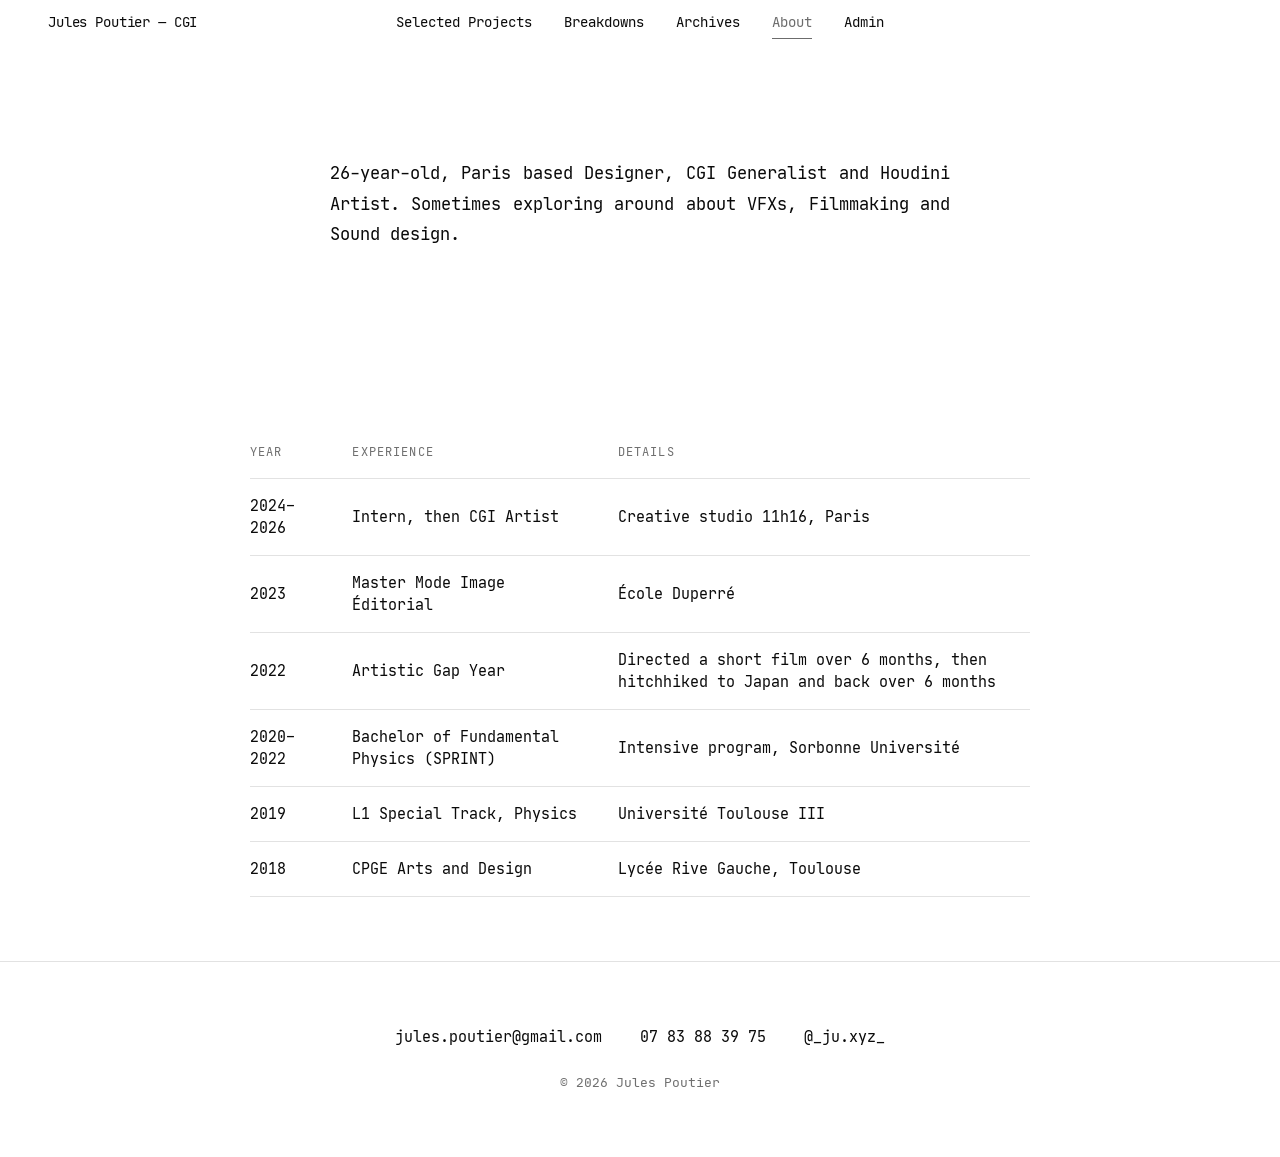
==== about.html @ bc6f6fe4 "Site code, data, and tooling (no video assets yet)" ====
<!DOCTYPE html>
<html lang="en">
<head>
  <meta charset="UTF-8">
  <meta name="viewport" content="width=device-width, initial-scale=1.0">
  <title>About — Jules Poutier</title>
  <meta name="description" content="Jules Poutier — Paris based Designer, CGI Generalist and Houdini Artist.">
  <link rel="icon" href="data:image/svg+xml,%3Csvg xmlns='http://www.w3.org/2000/svg' viewBox='0 0 100 100'%3E%3Crect width='100' height='100' rx='20' fill='%230a0a0a'/%3E%3Ctext x='50' y='68' font-size='58' font-family='Arial' fill='white' text-anchor='middle'%3EJ%3C/text%3E%3C/svg%3E">
  <link rel="stylesheet" href="css/style.css?v=13">
</head>
<body data-render="about">

  <header class="site-header">
    <div class="container">
      <a href="index.html" class="logo">Jules Poutier — CGI</a>
      <nav class="nav-links" id="navLinks">
        <a href="projects.html">Selected Projects</a>
        <a href="breakdown.html">Breakdowns</a>
        <a href="archive.html">Archives</a>
        <a href="about.html">About</a>
        <a href="admin.html">Admin</a>
      </nav>
      <button class="nav-toggle" id="navToggle" aria-label="Open menu" aria-expanded="false">
        <span></span><span></span><span></span>
      </button>
    </div>
  </header>

  <main>
    <section class="section">
      <div class="container">
        <p class="about-bio"></p>
      </div>
    </section>

    <section class="section--tight">
      <div class="container">
        <table class="about-table">
          <thead>
            <tr>
              <th>Year</th>
              <th>Experience</th>
              <th>Details</th>
            </tr>
          </thead>
          <tbody id="aboutTableBody"></tbody>
        </table>
      </div>
    </section>
  </main>

  <footer class="site-footer">
    <div class="container">
      <div class="footer-contact">
        <a href="mailto:jules.poutier@gmail.com">jules.poutier@gmail.com</a>
        <a href="tel:+33783883975">07 83 88 39 75</a>
        <a href="https://instagram.com/_ju.xyz_" target="_blank" rel="noopener">@_ju.xyz_</a>
      </div>
      <p class="footer-meta">© <span data-year></span> Jules Poutier</p>
    </div>
  </footer>

  <script src="js/main.js?v=13"></script>
  <script src="js/render.js?v=13"></script>
</body>
</html>
---- css/style.css ----
/* =========================================================
   Jules Poutier — Portfolio CGI
   Feuille de style principale
   ========================================================= */

/* ---------- Reset ---------- */
*, *::before, *::after { box-sizing: border-box; }
* { margin: 0; padding: 0; }
html {
  -webkit-text-size-adjust: 100%;
  -moz-text-size-adjust: 100%;
  text-size-adjust: 100%;
  scroll-behavior: smooth;
}
body { min-height: 100vh; line-height: 1.5; -webkit-font-smoothing: antialiased; overflow-x: hidden; }
img, picture, svg { display: block; max-width: 100%; }
a { color: inherit; text-decoration: none; }
button, input, textarea { font: inherit; color: inherit; background: none; border: none; }
ul { list-style: none; }
button { cursor: pointer; }

@media (prefers-reduced-motion: reduce) {
  html { scroll-behavior: auto; }
  *, *::before, *::after { animation-duration: 0.01ms !important; animation-iteration-count: 1 !important; transition-duration: 0.01ms !important; }
}

/* ---------- Custom cursor ---------- */
* { cursor: none; }
.cursor-arrow {
  position: fixed;
  top: 0;
  left: 0;
  width: 22px;
  height: 22px;
  pointer-events: none;
  z-index: 9999;
  color: #fff;
  mix-blend-mode: difference;
  transform-origin: 6px 11px;
  transform: rotate(45deg);
}
.cursor-arrow.is-hidden { opacity: 0; }

@media (pointer: coarse) {
  * { cursor: auto; }
  .cursor-arrow { display: none; }
}

/* ---------- Custom font ----------
   To change the typeface, just replace fonts/font.woff2 with a new file
   of the same name — nothing else needs to change. */
@font-face {
  font-family: 'Site Font';
  src: url('../fonts/font.woff2') format('woff2');
  font-weight: 400;
  font-style: normal;
  font-display: swap;
}

/* ---------- Variables ---------- */
:root {
  --color-bg: #ffffff;
  --color-text: #0a0a0a;
  --color-muted: #6f6f6f;
  --color-border: #e2e2e2;
  --color-border-strong: #0a0a0a;

  --font-display: 'Site Font', -apple-system, "Helvetica Neue", Helvetica, Arial, sans-serif;
  --font-body: 'Site Font', -apple-system, "Helvetica Neue", Helvetica, Arial, sans-serif;

  --container: 1280px;
  --gutter: clamp(1.25rem, 4vw, 3rem);
  --section-y: clamp(4rem, 9vw, 8rem);

  --nav-h: 2.7rem;
  --ease: cubic-bezier(0.65, 0, 0.35, 1);
}

body {
  background: var(--color-bg);
  color: var(--color-text);
  font-family: var(--font-body);
  font-size: 16px;
}

/* ---------- Layout helpers ---------- */
.container {
  width: 100%;
  max-width: var(--container);
  margin-inline: auto;
  padding-inline: var(--gutter);
}

.section { padding-block: var(--section-y); }
.section--tight { padding-block: clamp(2.5rem, 5vw, 4rem); }
/* Used right after a section-divider/project-nav, whose own margin already
   provides the gap — an extra section padding-top would make it bigger
   than the gap on the other side of the divider. */
.section--flush-top { padding-top: 0; }

main { display: block; padding-top: var(--nav-h); }
.page-home main { padding-top: 0; }

/* ---------- Typography ---------- */
h1, h2, h3, h4 {
  font-family: var(--font-display);
  font-weight: 400;
  line-height: 1.05;
  letter-spacing: -0.01em;
}

.h1, h1 { font-size: clamp(2.75rem, 7vw, 6rem); }
.h2, h2 { font-size: clamp(2rem, 4.5vw, 3.5rem); }
.h3, h3 { font-size: clamp(1.35rem, 2.5vw, 1.9rem); }

.eyebrow {
  display: inline-flex;
  align-items: center;
  gap: 0.6em;
  font-size: 0.75rem;
  font-weight: 400;
  letter-spacing: 0.18em;
  text-transform: uppercase;
  color: var(--color-muted);
}
.eyebrow::before {
  content: '';
  width: 0.5em;
  height: 0.5em;
  background: currentColor;
  border-radius: 50%;
}

.lede {
  font-size: clamp(1.05rem, 1.6vw, 1.25rem);
  color: var(--color-muted);
  max-width: 42ch;
  line-height: 1.6;
}

.text-muted { color: var(--color-muted); }

/* ---------- Buttons / links ---------- */
.btn {
  display: inline-flex;
  align-items: center;
  gap: 0.6rem;
  font-weight: 400;
  font-size: 0.95rem;
  padding: 0.9rem 1.7rem;
  border: 1px solid var(--color-border-strong);
  border-radius: 100px;
  transition: background 0.3s var(--ease), color 0.3s var(--ease), transform 0.3s var(--ease);
}
.btn:hover { background: var(--color-text); color: var(--color-bg); transform: translateY(-2px); }

.btn--solid { background: var(--color-text); color: var(--color-bg); }
.btn--solid:hover { background: transparent; color: var(--color-text); }

.link-arrow {
  display: inline-flex;
  align-items: center;
  gap: 0.5rem;
  font-weight: 400;
  font-size: 0.95rem;
  border-bottom: 1px solid currentColor;
  padding-bottom: 0.15rem;
}
.link-arrow svg { width: 1em; height: 1em; transition: transform 0.3s var(--ease); }
.link-arrow:hover svg { transform: translateX(4px); }

/* ---------- Header / Nav ---------- */
/* Always transparent. Text is white while over the full-page video;
   JS (initHeaderContrast) adds .is-on-light once the header is over
   plain page content, switching it to black. (mix-blend-mode can't be used
   here: position:fixed gives .site-header its own stacking context, which
   blocks blend modes from reaching content painted outside it.) */
.site-header {
  position: fixed;
  top: 0; left: 0; right: 0;
  height: var(--nav-h);
  display: flex;
  align-items: center;
  z-index: 500;
  background: transparent;
}

.logo,
.nav-links a {
  color: #fff;
  transition: color 0.2s var(--ease);
}
.nav-toggle span { background: #fff; transition: background-color 0.2s var(--ease); }
.nav-links a::after { background: #fff; }

.site-header.is-on-light .logo,
.site-header.is-on-light .nav-links a { color: var(--color-text); }
.site-header.is-on-light .nav-toggle span { background: var(--color-text); }
.site-header.is-on-light .nav-links a::after { background: var(--color-text); }

.site-header .container {
  max-width: none;
  display: grid;
  grid-template-columns: 1fr auto 1fr;
  align-items: center;
  column-gap: 1rem;
}

.logo {
  grid-column: 1;
  justify-self: start;
  font-family: var(--font-display);
  font-weight: 400;
  font-size: 0.9rem;
  letter-spacing: -0.01em;
  z-index: 501;
}

.nav-links {
  grid-column: 2;
  justify-self: center;
  display: flex;
  align-items: center;
  gap: clamp(1.25rem, 2.5vw, 2.75rem);
}
.nav-links a {
  position: relative;
  font-size: 0.9rem;
  font-weight: 400;
  padding: 0.3rem 0;
  transition: opacity 0.25s var(--ease);
}
.nav-links a::after {
  content: '';
  position: absolute;
  left: 0; bottom: -2px;
  width: 100%; height: 1px;
  transform: scaleX(0);
  transform-origin: right;
  transition: transform 0.3s var(--ease);
}
.nav-links a:hover,
.nav-links a.is-active { opacity: 0.6; }
.nav-links a:hover::after,
.nav-links a.is-active::after { transform: scaleX(1); transform-origin: left; }

.nav-toggle {
  grid-column: 3;
  justify-self: end;
  display: none;
  flex-direction: column;
  justify-content: center;
  gap: 5px;
  width: 32px; height: 32px;
  z-index: 501;
}
.nav-toggle span {
  display: block;
  width: 100%; height: 1px;
  transition: transform 0.3s var(--ease), opacity 0.3s var(--ease);
}
.nav-toggle.is-open span:nth-child(1) { transform: translateY(6px) rotate(45deg); }
.nav-toggle.is-open span:nth-child(2) { opacity: 0; }
.nav-toggle.is-open span:nth-child(3) { transform: translateY(-6px) rotate(-45deg); }

@media (max-width: 860px) {
  .nav-toggle { display: flex; }
  .nav-links {
    position: fixed;
    top: 0;
    left: 0;
    right: 0;
    height: 100vh;
    background: var(--color-bg);
    flex-direction: column;
    justify-content: center;
    align-items: flex-start;
    padding: var(--gutter);
    gap: 1.5rem;
    opacity: 0;
    visibility: hidden;
    transform: translateY(-12px);
    transition: opacity 0.3s var(--ease), transform 0.3s var(--ease), visibility 0s linear 0.3s;
  }
  .nav-links.is-open {
    opacity: 1;
    visibility: visible;
    transform: translateY(0);
    transition: opacity 0.3s var(--ease), transform 0.3s var(--ease), visibility 0s linear 0s;
  }
  .nav-links a {
    font-size: 1.75rem;
    font-family: var(--font-display);
    color: var(--color-text);
  }
  .nav-links a::after { background: var(--color-text); }
}

/* ---------- Footer ---------- */
.site-footer {
  border-top: 1px solid var(--color-border);
  padding-block: clamp(2.5rem, 5vw, 4rem);
  text-align: center;
}
.footer-contact {
  display: flex;
  flex-wrap: wrap;
  justify-content: center;
  gap: clamp(1rem, 3vw, 2.5rem);
}
.footer-contact a {
  font-size: 0.95rem;
  font-weight: 400;
  transition: color 0.2s var(--ease);
}
.footer-contact a:hover { color: var(--color-muted); }
.footer-meta { margin-top: 1.5rem; font-size: 0.82rem; color: var(--color-muted); }

/* ---------- Reveal on scroll ---------- */
.reveal {
  opacity: 0;
  transform: translateY(28px);
  transition: opacity 0.8s var(--ease), transform 0.8s var(--ease);
}
.reveal.in-view { opacity: 1; transform: translateY(0); }

/* ---------- Media placeholder ---------- */
.ph {
  position: relative;
  width: 100%;
  overflow: hidden;
  background: var(--color-bg);
  box-shadow: inset 0 0 0 1px var(--color-border);
  display: flex;
  align-items: flex-end;
  color: var(--color-muted);
}
.ph.ratio-16-9 { aspect-ratio: 16 / 9; }
.ph.ratio-4-3 { aspect-ratio: 4 / 3; }
.ph.ratio-1-1 { aspect-ratio: 1 / 1; }
.ph.ratio-3-4 { aspect-ratio: 3 / 4; }
.ph.ratio-21-9 { aspect-ratio: 21 / 9; }
.ph.ratio-2-3 { aspect-ratio: 2 / 3; }
.ph__label {
  display: block;
  width: 100%;
  padding: 0.85rem 1rem;
  font-size: 0.72rem;
  font-weight: 400;
  letter-spacing: 0.08em;
  text-transform: uppercase;
  background: rgba(255, 255, 255, 0.75);
}

/* ---------- Hero video (homepage) ---------- */
.hero-video {
  position: relative;
  width: 100%;
  height: 100vh;
  overflow: hidden;
  background: var(--color-bg);
  box-shadow: inset 0 0 0 1px var(--color-border);
}
.hero-video::after {
  content: '';
  position: absolute;
  top: 0; left: 0; right: 0;
  height: 220px;
  background: linear-gradient(to bottom, rgba(0, 0, 0, 0.4), transparent);
  pointer-events: none;
}
.hero-video__el {
  position: absolute;
  inset: 0;
  width: 100%;
  height: 100%;
  object-fit: cover;
}
.hero-video__label {
  position: absolute;
  bottom: clamp(1.25rem, 4vw, 2.5rem);
  left: var(--gutter);
  font-size: 0.72rem;
  font-weight: 400;
  letter-spacing: 0.08em;
  text-transform: uppercase;
  color: #fff;
}

/* Section divider — full-width rules flanking a centered heading.
   Padding = 0.5x text height; margin above/below = the divider's own
   line-to-line height, so the same amount of air surrounds it on every side. */
.section-divider {
  display: flex;
  align-items: center;
  justify-content: center;
  margin-block: 1.125rem;
  border-top: 1px solid var(--color-border-strong);
  border-bottom: 1px solid var(--color-border-strong);
  padding-block: 0.28125rem;
  text-align: center;
}
.section-divider__text {
  font-size: 0.5625rem;
  line-height: 1;
  font-weight: 400;
  letter-spacing: 0.12em;
  text-transform: uppercase;
  color: var(--color-muted);
}

/* Project prev / next navigator — sits directly under the hero video, scrolls with the page */
.project-nav {
  display: grid;
  grid-template-columns: 1fr auto 1fr;
  align-items: center;
  column-gap: 1rem;
  margin-block: 1.125rem;
  border-top: 1px solid var(--color-border-strong);
  border-bottom: 1px solid var(--color-border-strong);
  padding: 0.28125rem var(--gutter);
}
.project-nav__prev,
.project-nav__next {
  display: inline-flex;
  align-items: center;
  gap: 0.5rem;
  font-size: 0.5625rem;
  line-height: 1;
  font-weight: 400;
  letter-spacing: 0.12em;
  text-transform: uppercase;
  color: var(--color-muted);
  transition: color 0.2s var(--ease);
}
.project-nav__prev:hover,
.project-nav__next:hover { color: var(--color-text); }
.project-nav__next { justify-self: end; }
.project-nav__current {
  justify-self: center;
  font-size: 0.5625rem;
  line-height: 1;
  font-weight: 400;
  letter-spacing: 0.12em;
  text-transform: uppercase;
  color: var(--color-muted);
  text-align: center;
}

@media (max-width: 640px) {
  .project-nav { grid-template-columns: 1fr; row-gap: 0.65rem; }
  .project-nav__prev, .project-nav__next { justify-self: center; }
}

/* ---------- Poster bands, scroll-driven (homepage) ---------- */
.poster-section {
  position: relative;
  --poster-h: calc((100vh - var(--nav-h)) * 0.95);
  --poster-w: calc(var(--poster-h) * 2 / 3);
}
.poster-sticky {
  position: sticky;
  top: 0;
  height: 100vh;
  overflow: hidden;
  display: flex;
  align-items: flex-start;
}
.poster-track {
  display: flex;
  align-items: flex-start;
  gap: calc(var(--poster-w) / 96);
  padding-inline: calc(var(--poster-w) / 96);
  will-change: transform;
}
.poster-card {
  display: flex;
  flex-direction: column;
  flex: 0 0 auto;
}
.poster-card__media {
  position: relative;
  height: var(--poster-h);
  width: var(--poster-w);
  overflow: hidden;
  background: var(--color-bg);
  box-shadow: inset 0 0 0 1px var(--color-border);
}
.poster-card__video {
  position: absolute;
  inset: 0;
  width: 100%;
  height: 100%;
  object-fit: cover;
}
.poster-card__caption {
  margin-top: 0;
  text-align: center;
  font-size: 0.6rem;
  line-height: 1.4;
  font-weight: 400;
  color: var(--color-text);
}

/* =========================================================
   Section modules shared across pages
   ========================================================= */

/* Simple media grid (Projects / Breakdowns / Archives) */
.work-grid {
  display: grid;
  grid-template-columns: repeat(3, 1fr);
  column-gap: calc(100vw / 288);
  row-gap: calc(0.6rem * 1.4 * 2);
  padding-inline: calc(100vw / 288);
}
.work-grid--4 { grid-template-columns: repeat(4, 1fr); }

/* Selected Projects: 3 large panels filling the screen height, side by side */
.work-grid--hero .work-card__media {
  aspect-ratio: unset;
  height: calc(100vh - var(--nav-h));
}
@media (max-width: 900px) {
  .work-grid--hero .work-card__media { height: 60vh; }
}
.work-card__media {
  position: relative;
  overflow: hidden;
  margin-bottom: 0;
  aspect-ratio: 16 / 9;
  background: var(--color-bg);
  box-shadow: inset 0 0 0 1px var(--color-border);
}
.work-card__media .ph { height: 100%; transition: transform 0.5s var(--ease); }
.work-card__video {
  position: absolute;
  inset: 0;
  width: 100%;
  height: 100%;
  object-fit: cover;
  transition: transform 0.5s var(--ease);
}
.work-card:hover .ph,
.work-card:hover .work-card__video { transform: scale(1.03); }
.work-card__caption {
  text-align: center;
  font-size: 0.6rem;
  line-height: 1.4;
  font-weight: 400;
  color: var(--color-text);
}
.work-card__date { color: var(--color-muted); font-weight: 400; margin-left: 0.5em; }

@media (max-width: 900px) {
  .work-grid { grid-template-columns: repeat(2, 1fr); }
}
@media (max-width: 560px) {
  .work-grid { grid-template-columns: 1fr; }
}

/* Grid section heading (Fluid Simulation / Geometry Nodes …) */
.grid-section-label {
  display: block;
  text-align: center;
  font-size: 0.75rem;
  font-weight: 400;
  letter-spacing: 0.12em;
  text-transform: uppercase;
  color: var(--color-text);
  padding: clamp(3.5rem, 8vw, 7rem) 0 1.75rem;
}

/* Fullscreen media lightbox (Breakdowns / Archives / Project BTS) */
.video-lightbox {
  position: fixed;
  inset: 0;
  z-index: 800;
  background: #0a0a0a;
  display: flex;
  align-items: center;
  justify-content: center;
  padding: 0;
  opacity: 0;
  pointer-events: none;
  transition: opacity 0.3s var(--ease);
}
.video-lightbox.is-open { opacity: 1; pointer-events: auto; }
.video-lightbox__close {
  position: absolute;
  top: clamp(1rem, 2.5vw, 1.75rem);
  right: clamp(1rem, 2.5vw, 1.75rem);
  z-index: 2;
  width: 28px;
  height: 28px;
  color: #fff;
  display: flex;
  align-items: center;
  justify-content: center;
}

/* ---------- Custom video player ---------- */
.video-player {
  position: relative;
  width: 100%;
  height: 100vh;
}
.video-player__el {
  width: 100%;
  height: 100%;
  object-fit: cover;
}
.video-player__bar {
  position: absolute;
  left: 0; right: 0; bottom: 0;
  display: flex;
  align-items: center;
  gap: clamp(0.75rem, 2vw, 1.5rem);
  padding: 0.9rem clamp(1rem, 3vw, 2rem);
  background: transparent;
  opacity: 0;
  pointer-events: none;
  transition: opacity 0.3s var(--ease);
}
.video-player.is-active .video-player__bar {
  opacity: 1;
  pointer-events: auto;
}
.video-player__play {
  flex: 0 0 auto;
  width: 16px;
  height: 16px;
  color: #fff;
  display: flex;
  align-items: center;
  justify-content: center;
}
.video-player__play svg { width: 100%; height: 100%; }
.video-player__progress {
  position: relative;
  flex: 1 1 auto;
  height: 1.5px;
  background: #6e6e6e;
  cursor: pointer;
}
.video-player__progress-fill {
  position: absolute;
  top: 0; left: 0; bottom: 0;
  width: 0%;
  background: #fff;
  pointer-events: none;
}
.video-player__progress-handle {
  position: absolute;
  top: 50%;
  left: 0%;
  width: 1.5px;
  height: 11px;
  background: #fff;
  transform: translate(-50%, -50%);
  pointer-events: none;
}
.video-player__time {
  flex: 0 0 auto;
  font-family: var(--font-body);
  font-size: 0.585rem;
  color: #fff;
  font-variant-numeric: tabular-nums;
}
.video-player__mute {
  flex: 0 0 auto;
  font-family: var(--font-body);
  font-size: 0.5625rem;
  font-weight: 400;
  letter-spacing: 0.06em;
  color: #6e6e6e;
  transition: color 0.2s var(--ease);
}
.video-player__mute.is-muted { color: #fff; }
.video-player__fullscreen {
  flex: 0 0 auto;
  width: 12px;
  height: 12px;
  color: #fff;
  display: flex;
  align-items: center;
  justify-content: center;
}
.video-player__fullscreen svg { width: 100%; height: 100%; }

/* ---------- Project detail pages ---------- */
/* data-text: "left"/"right" position the text column via DOM order (render.js
   emits text-then-media or media-then-text); "none" and data-media-count="0"
   both collapse to a single full-width column. */
.project-block {
  display: grid;
  grid-template-columns: 1fr 1fr;
  align-items: center;
  width: 100%;
  margin-bottom: calc(100vw / 288);
}
.project-block:last-child { margin-bottom: 0; }
.project-block[data-text="none"],
.project-block[data-media-count="0"] { grid-template-columns: 1fr; }

.project-block__media { width: 100%; }

/* Media grid: 1 column for 2/3 items (stacked), 2 columns for 4/6
   (rows are implicit — each item's own aspect-ratio sizes the row). */
.project-block__media-grid {
  display: grid;
  grid-template-columns: 1fr;
  gap: calc(100vw / 288);
}
.project-block__media-grid[data-count="4"],
.project-block__media-grid[data-count="6"] { grid-template-columns: repeat(2, 1fr); }

.project-block__media-item {
  position: relative;
  width: 100%;
  aspect-ratio: 16 / 9;
  overflow: hidden;
  background: var(--color-bg);
  box-shadow: inset 0 0 0 1px var(--color-border);
}
.project-block__media-item video,
.project-block__media-item img,
.project-block__media-item .ph {
  position: absolute;
  inset: 0;
  width: 100%;
  height: 100%;
  object-fit: cover;
  transition: transform 0.5s var(--ease);
}
.project-block__media-item:hover video,
.project-block__media-item:hover img,
.project-block__media-item:hover .ph { transform: scale(1.03); }

.project-block__text {
  padding-inline: clamp(1.5rem, 4vw, 3.5rem);
  font-size: 0.9rem;
  color: var(--color-muted);
  line-height: 1.75;
  max-width: 40ch;
}

@media (max-width: 760px) {
  .project-block { grid-template-columns: 1fr; }
  .project-block__text { padding-inline: var(--gutter); padding-top: 1.25rem; }
}

/* ---------- About page ---------- */
.about-bio {
  max-width: 62ch;
  margin-inline: auto;
  text-align: justify;
  line-height: 1.8;
  font-size: 1.05rem;
}

.about-table {
  width: 100%;
  max-width: 780px;
  margin-inline: auto;
  border-collapse: collapse;
}
.about-table th,
.about-table td {
  text-align: left;
  padding: 1rem 1.25rem;
  border-bottom: 1px solid var(--color-border);
  font-size: 0.92rem;
}
.about-table th {
  font-size: 0.72rem;
  letter-spacing: 0.1em;
  text-transform: uppercase;
  color: var(--color-muted);
  font-weight: 400;
}
.about-table td:first-child, .about-table th:first-child { padding-left: 0; }
.about-table td:last-child, .about-table th:last-child { padding-right: 0; }

@media (max-width: 640px) {
  .about-table { font-size: 0.85rem; }
  .about-table th, .about-table td { padding: 0.75rem 0.5rem; }
}

/* ---------- Utility ---------- */
.mt-lg { margin-top: clamp(2.5rem, 5vw, 4rem); }
.center { text-align: center; }
.max-w { max-width: 60ch; }
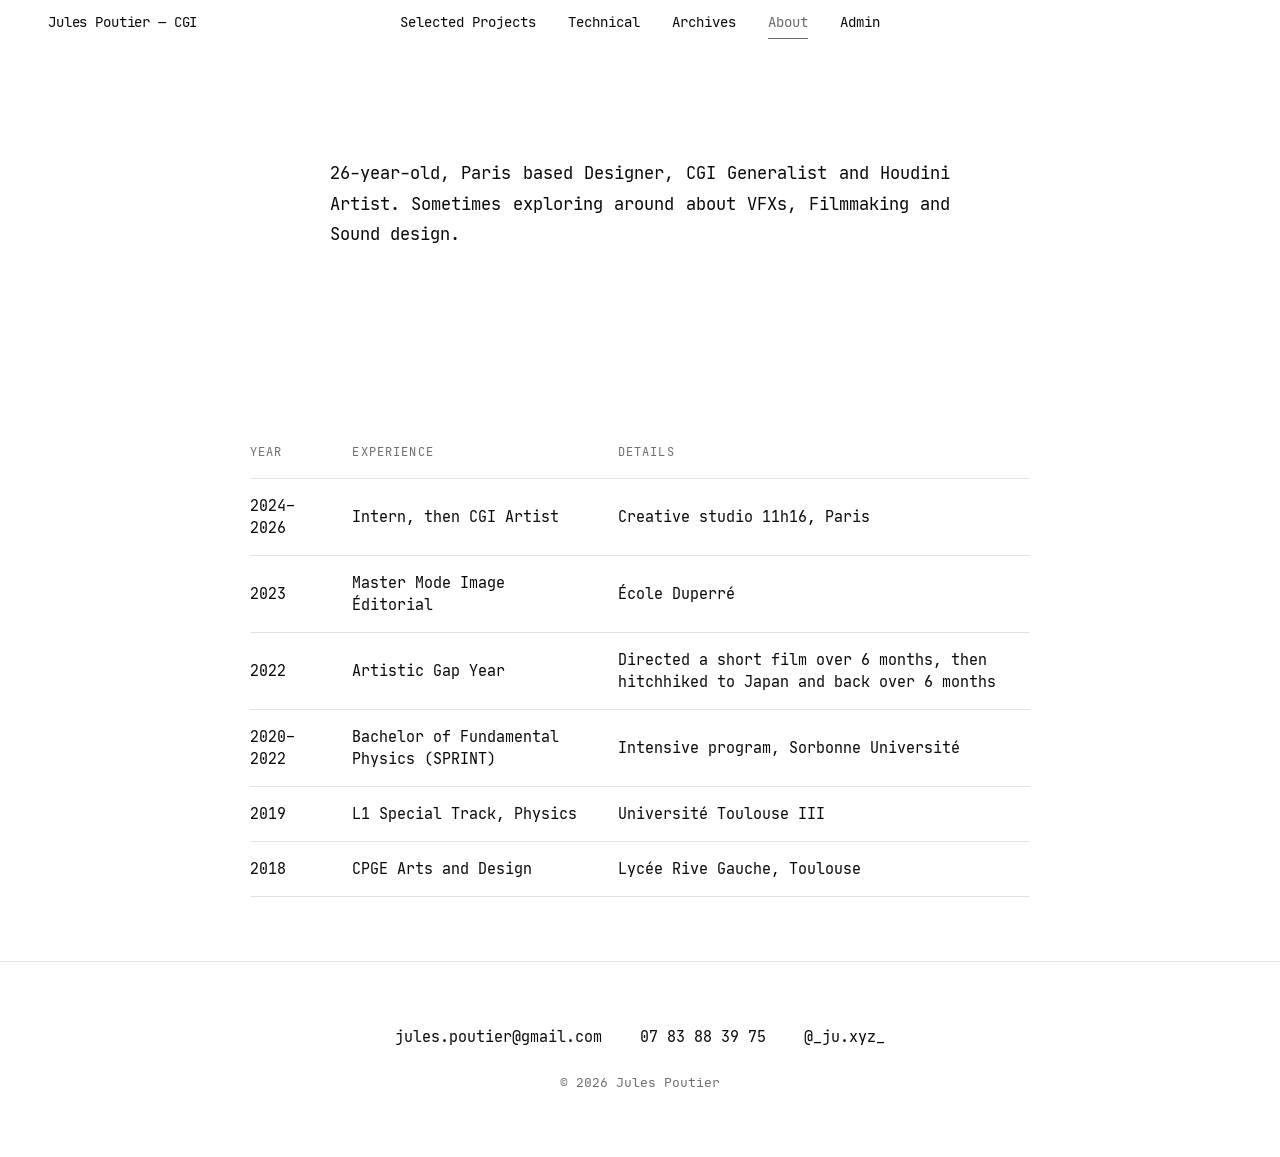
==== commit 54102dc3: "Add real content for all projects: videos, breakdowns, layout fixes" ====
--- a/about.html
+++ b/about.html
@@ -6,7 +6,7 @@
   <title>About — Jules Poutier</title>
   <meta name="description" content="Jules Poutier — Paris based Designer, CGI Generalist and Houdini Artist.">
   <link rel="icon" href="data:image/svg+xml,%3Csvg xmlns='http://www.w3.org/2000/svg' viewBox='0 0 100 100'%3E%3Crect width='100' height='100' rx='20' fill='%230a0a0a'/%3E%3Ctext x='50' y='68' font-size='58' font-family='Arial' fill='white' text-anchor='middle'%3EJ%3C/text%3E%3C/svg%3E">
-  <link rel="stylesheet" href="css/style.css?v=13">
+  <link rel="stylesheet" href="css/style.css?v=15">
 </head>
 <body data-render="about">
 
@@ -15,7 +15,7 @@
       <a href="index.html" class="logo">Jules Poutier — CGI</a>
       <nav class="nav-links" id="navLinks">
         <a href="projects.html">Selected Projects</a>
-        <a href="breakdown.html">Breakdowns</a>
+        <a href="breakdown.html">Technical</a>
         <a href="archive.html">Archives</a>
         <a href="about.html">About</a>
         <a href="admin.html">Admin</a>
@@ -60,7 +60,7 @@
     </div>
   </footer>
 
-  <script src="js/main.js?v=13"></script>
-  <script src="js/render.js?v=13"></script>
+  <script src="js/main.js?v=15"></script>
+  <script src="js/render.js?v=15"></script>
 </body>
 </html>
--- a/css/style.css
+++ b/css/style.css
@@ -361,6 +361,15 @@
   background: var(--color-bg);
   box-shadow: inset 0 0 0 1px var(--color-border);
 }
+.hero-video.has-ratio {
+  height: auto;
+}
+/* Homepage showreel: a fixed crop, same as Selected Projects — never driven
+   by the viewport's own shape. */
+body[data-render="home"] .hero-video {
+  height: auto;
+  aspect-ratio: 16 / 9;
+}
 .hero-video::after {
   content: '';
   position: absolute;
@@ -375,6 +384,14 @@
   width: 100%;
   height: 100%;
   object-fit: cover;
+}
+/* Source filmed/rendered sideways: rotated in place. Width/height/transform
+   are set in JS (js/render.js), swapped to the hero box's own measured size
+   so the rotated video still covers it exactly, ratio-boxed or full-bleed. */
+.hero-video__el.is-rotated {
+  inset: auto;
+  top: 50%;
+  left: 50%;
 }
 .hero-video__label {
   position: absolute;
@@ -493,6 +510,12 @@
   height: 100%;
   object-fit: cover;
 }
+.poster-card__video.is-rotated,
+.work-card__video.is-rotated {
+  inset: auto;
+  top: 50%;
+  left: 50%;
+}
 .poster-card__caption {
   margin-top: 0;
   text-align: center;
@@ -514,15 +537,12 @@
   row-gap: calc(0.6rem * 1.4 * 2);
   padding-inline: calc(100vw / 288);
 }
-.work-grid--4 { grid-template-columns: repeat(4, 1fr); }
-
-/* Selected Projects: 3 large panels filling the screen height, side by side */
+
+/* Selected Projects: 3 panels, side by side, always cropped to the same
+   portrait ratio regardless of the window's own shape (never viewport-driven). */
 .work-grid--hero .work-card__media {
-  aspect-ratio: unset;
-  height: calc(100vh - var(--nav-h));
-}
-@media (max-width: 900px) {
-  .work-grid--hero .work-card__media { height: 60vh; }
+  aspect-ratio: 3 / 4;
+  height: auto;
 }
 .work-card__media {
   position: relative;
@@ -705,15 +725,28 @@
 
 .project-block__media { width: 100%; }
 
-/* Media grid: 1 column for 2/3 items (stacked), 2 columns for 4/6
+/* Media grid: 1 column for 3 items (stacked), 2 columns for 2/4/6
    (rows are implicit — each item's own aspect-ratio sizes the row). */
 .project-block__media-grid {
   display: grid;
   grid-template-columns: 1fr;
   gap: calc(100vw / 288);
 }
+.project-block__media-grid[data-count="2"],
 .project-block__media-grid[data-count="4"],
 .project-block__media-grid[data-count="6"] { grid-template-columns: repeat(2, 1fr); }
+
+/* One item marked "big": it takes a wide column spanning every row, the
+   rest stack small in a narrow column beside it. */
+.project-block__media-grid[data-big-layout] {
+  grid-template-columns: 2fr 1fr;
+  grid-template-rows: repeat(3, 1fr);
+}
+.project-block__media-grid[data-big-layout] .project-block__media-item[data-big] {
+  grid-column: 1;
+  grid-row: 1 / span 3;
+  aspect-ratio: unset;
+}
 
 .project-block__media-item {
   position: relative;
@@ -742,8 +775,23 @@
   font-size: 0.9rem;
   color: var(--color-muted);
   line-height: 1.75;
-  max-width: 40ch;
-}
+  max-width: 48ch;
+}
+.project-block__text p { white-space: pre-line; }
+.project-block__text .project-block__title {
+  font-size: 1.3rem;
+  font-weight: 700;
+  color: var(--color-text);
+  line-height: 1.3;
+  margin-bottom: 0.6em;
+}
+/* Text-only block (no media): centered, not pinned to the left column */
+.project-block[data-media-count="0"] .project-block__text {
+  margin-inline: auto;
+  text-align: center;
+}
+/* A deliberately tall, narrow text column (e.g. beside a portrait video) */
+.project-block__text[data-text-width="narrow"] { max-width: 24ch; }
 
 @media (max-width: 760px) {
   .project-block { grid-template-columns: 1fr; }
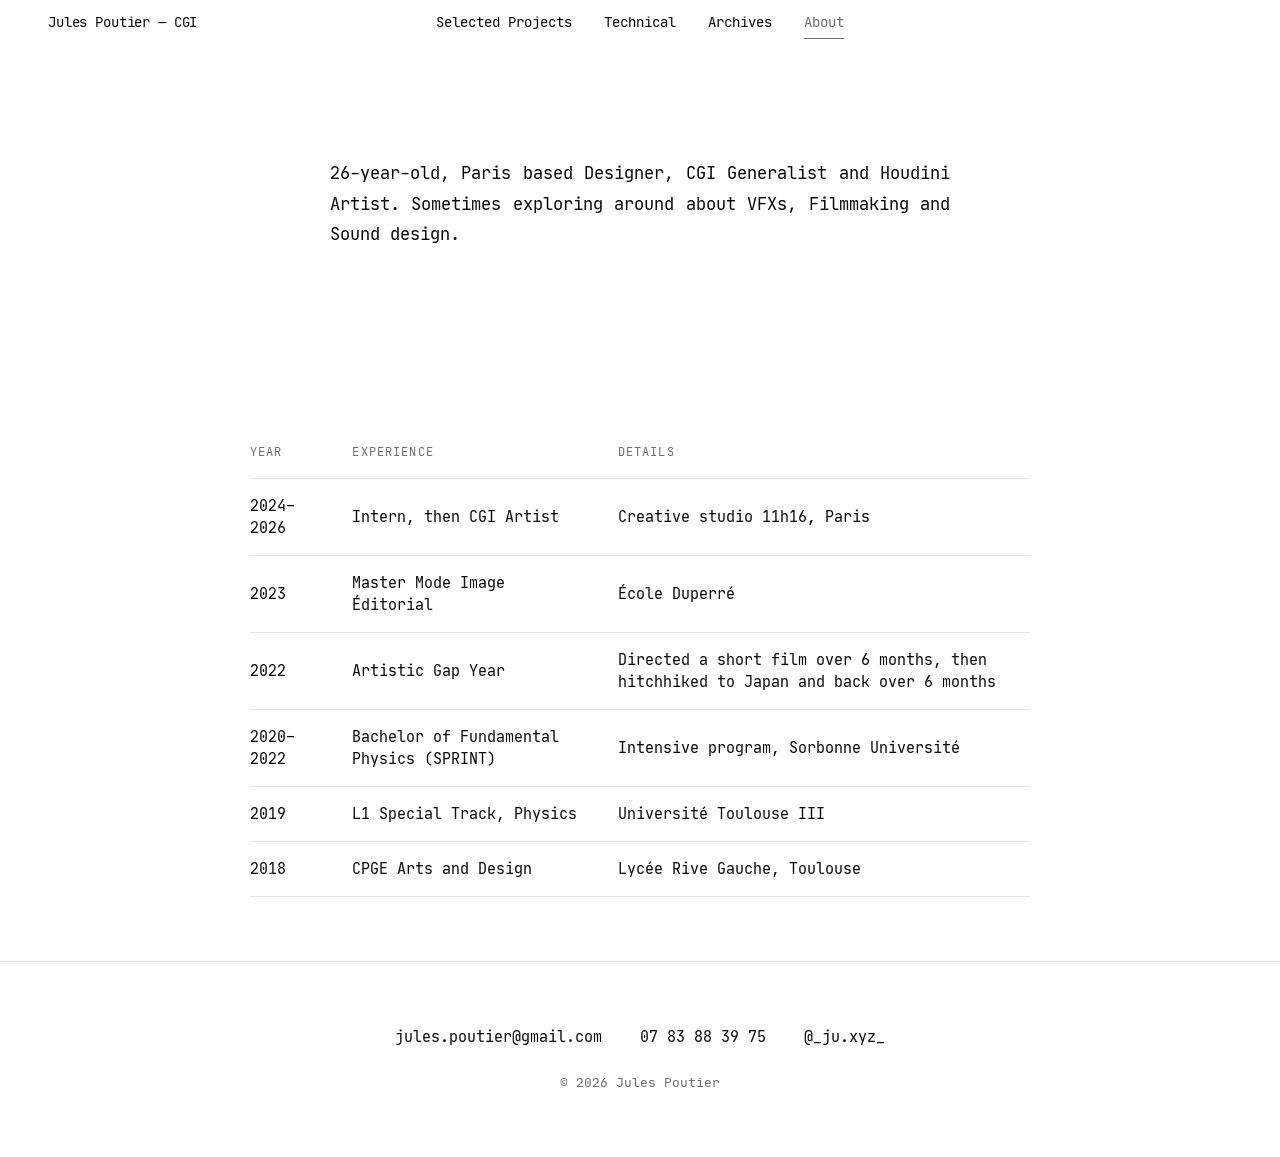
==== commit 0d3b03fe: "Remove public Admin nav link (local-only tool)" ====
--- a/about.html
+++ b/about.html
@@ -18,7 +18,6 @@
         <a href="breakdown.html">Technical</a>
         <a href="archive.html">Archives</a>
         <a href="about.html">About</a>
-        <a href="admin.html">Admin</a>
       </nav>
       <button class="nav-toggle" id="navToggle" aria-label="Open menu" aria-expanded="false">
         <span></span><span></span><span></span>
